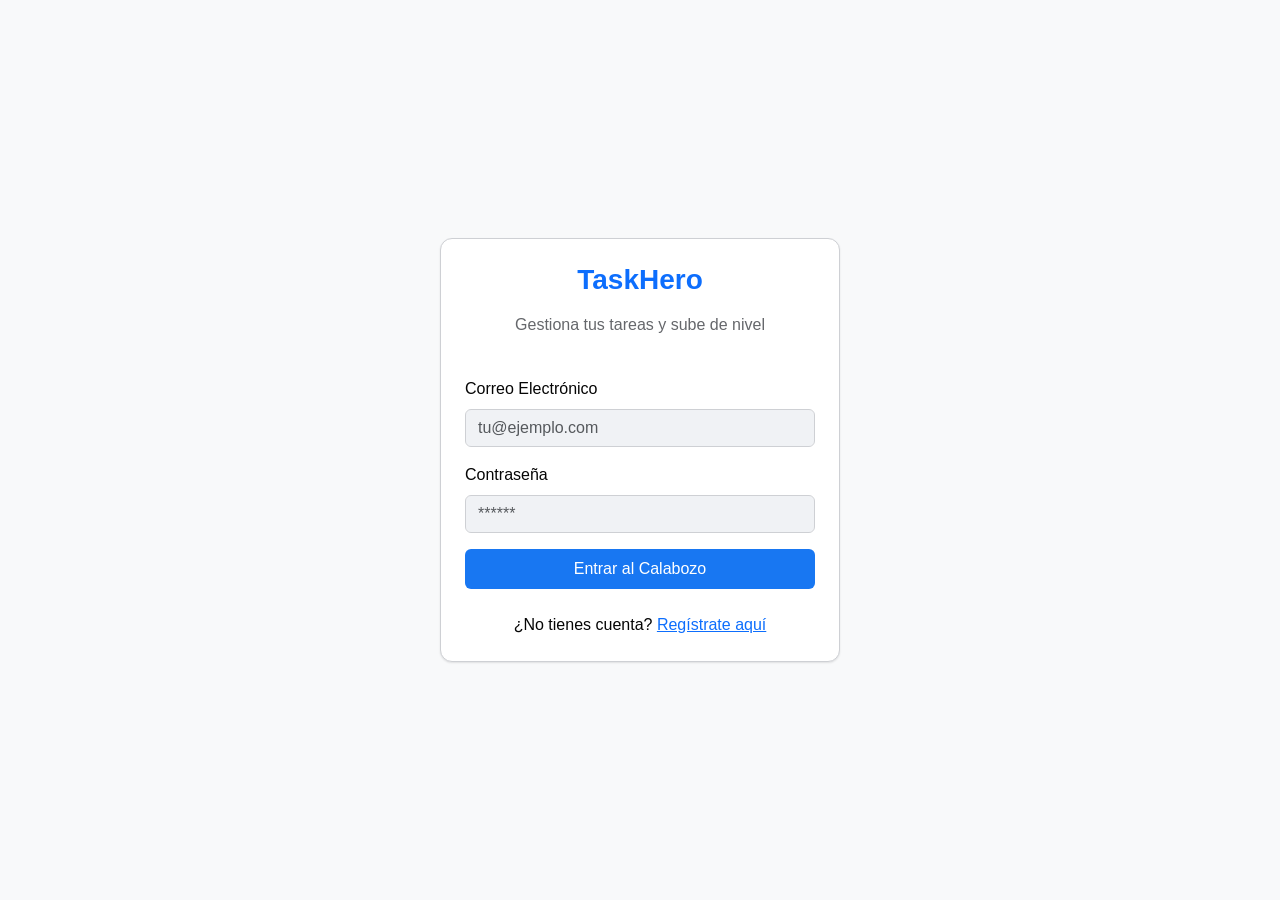
==== src/main/resources/static/index.html @ 731e3e6b "first commit" ====
<!DOCTYPE html>
<html lang="es">
<head>
    <meta charset="UTF-8">
    <meta name="viewport" content="width=device-width, initial-scale=1.0">
    <title>TaskHero - Iniciar Sesión</title>
    <link href="https://cdn.jsdelivr.net/npm/bootstrap@5.3.0/dist/css/bootstrap.min.css" rel="stylesheet">
    <link rel="stylesheet" href="css/styles.css">
</head>
<body class="bg-light">
    <div class="container d-flex justify-content-center align-items-center vh-100">
        <div class="card shadow-lg p-4" style="width: 100%; max-width: 400px;">
            <div class="text-center mb-4">
                <h1 class="h3 mb-3 fw-bold text-primary">TaskHero</h1>
                <p class="text-muted">Gestiona tus tareas y sube de nivel</p>
            </div>

            <!-- Login Form -->
            <form id="loginForm">
                <div class="mb-3">
                    <label class="form-label">Correo Electrónico</label>
                    <input type="email" id="loginEmail" class="form-control" required placeholder="tu@ejemplo.com">
                </div>
                <div class="mb-3">
                    <label class="form-label">Contraseña</label>
                    <input type="password" id="loginPassword" class="form-control" required placeholder="******">
                </div>
                <button type="submit" class="btn btn-primary w-100 py-2">Entrar al Calabozo</button>
            </form>

            <div class="text-center mt-4">
                <p class="mb-0">¿No tienes cuenta? <a href="#" id="showRegister">Regístrate aquí</a></p>
            </div>

            <!-- Register Form (Hidden by default) -->
            <form id="registerForm" class="d-none">
                <div class="mb-3">
                    <label class="form-label">Nombre de Héroe</label>
                    <input type="text" id="regNombre" class="form-control" required>
                </div>
                <div class="mb-3">
                    <label class="form-label">Email</label>
                    <input type="email" id="regEmail" class="form-control" required>
                </div>
                <div class="mb-3">
                    <label class="form-label">Contraseña</label>
                    <input type="password" id="regPassword" class="form-control" required minlength="6">
                </div>
                <button type="submit" class="btn btn-success w-100">Crear Héroe</button>
                <div class="text-center mt-3">
                    <a href="#" id="showLogin">Volver al Login</a>
                </div>
            </form>
        </div>
    </div>

    <script src="https://code.jquery.com/jquery-3.6.0.min.js"></script>
    <script src="js/auth.js"></script>
</body>
</html>
---- src/main/resources/static/css/styles.css ----
:root {
    /* Facebook Light Palette */
    --bg-color: #F0F2F5;
    --card-bg: #FFFFFF;
    --text-main: #050505;
    --text-muted: #65676B;
    --hero-primary: #1877F2;
    --hero-primary-hover: #166FE5;
    --hero-accent: #1877F2;
    --border-color: #CED0D4;
    --input-bg: #F0F2F5;
    --icon-color: #050505;
    --chat-bubble-me: #0084FF;
    --chat-bubble-other: #E4E6EB;
    --shadow: 0 1px 2px rgba(0, 0, 0, 0.1);
}

[data-theme='dark'] {
    /* Facebook Dark Palette */
    --bg-color: #18191A;
    --card-bg: #242526;
    --text-main: #E4E6EB;
    --text-muted: #B0B3B8;
    --hero-primary: #2D88FF;
    --hero-primary-hover: #1877F2;
    --hero-accent: #2D88FF;
    --border-color: #3E4042;
    --input-bg: #3A3B3C;
    --icon-color: #E4E6EB;
    --chat-bubble-me: #0084FF;
    --chat-bubble-other: #3A3B3C;
    --shadow: 0 4px 20px rgba(0,0,0,0.5);
}

body {
    background-color: var(--bg-color);
    color: var(--text-main);
    font-family: 'Inter', -apple-system, BlinkMacSystemFont, "Segoe UI", Roboto, sans-serif;
    transition: background-color 0.3s ease, color 0.3s ease;
    min-height: 100vh;
}

/* --- CORRECCIÓN CRÍTICA DE VISIBILIDAD --- */
h1, h2, h3, h4, h5, h6, .navbar-brand, .nav-link, span:not(.badge), p, div:not(.message-bubble-me), label {
    color: var(--text-main) !important;
}

/* Texto Muted (Prioridad sobre la regla general) */
.text-muted, small, .small {
    color: var(--text-muted) !important;
}

/* Forzamos que los iconos cambien con el tema */
i, .bi {
    color: var(--icon-color) !important;
}

/* Excepción para elementos con fondo primario (Azul) */
.btn-primary, .message-bubble-me, .badge, .bg-primary {
    color: #ffffff !important;
}

/* --- COMPONENTES --- */

.navbar {
    background-color: var(--card-bg) !important;
    border-bottom: 1px solid var(--border-color);
}

.card, .modal-content {
    background-color: var(--card-bg) !important;
    border: 1px solid var(--border-color) !important;
    border-radius: 12px !important;
    box-shadow: var(--shadow) !important;
}

.card-header, .card-footer, .modal-header, .modal-footer {
    background-color: var(--card-bg) !important;
    border-color: var(--border-color) !important;
}

/* Búsqueda (Header) */
.input-group-text {
    background-color: var(--input-bg) !important;
    border-color: var(--border-color) !important;
}

/* Sidebar Fija */
.sidebar-sticky {
    position: -webkit-sticky;
    position: sticky;
    top: 5rem;
    align-self: flex-start;
    z-index: 10;
}

/* Chat Styles */
#chatMessages {
    background-color: var(--bg-color) !important;
    border-radius: 8px;
    padding: 1rem;
    height: 300px;
    overflow-y: auto;
    border: 1px solid var(--border-color);
}

.list-group-item {
    background-color: var(--card-bg) !important;
    color: var(--text-main) !important;
    border-color: var(--border-color) !important;
}

.list-group-item:hover {
    background-color: var(--input-bg) !important;
}

/* Botones */
.btn-primary {
    background-color: var(--hero-primary) !important;
    border: none !important;
}

.btn-primary:hover {
    background-color: var(--hero-primary-hover) !important;
}

.btn-light {
    background-color: var(--input-bg) !important;
    border: 1px solid var(--border-color) !important;
}

/* Inputs */
.form-control, .form-select {
    background-color: var(--input-bg) !important;
    color: var(--text-main) !important;
    border: 1px solid var(--border-color) !important;
}

/* Burbujas de Chat Mejoradas */
.message-bubble-me {
    background-color: var(--chat-bubble-me) !important;
    border-radius: 18px 18px 0 18px !important;
    padding: 0.6rem 1rem;
}

.message-bubble-other {
    background-color: var(--chat-bubble-other) !important;
    border-radius: 18px 18px 18px 0 !important;
    padding: 0.6rem 1rem;
}

/* Badge de Nivel */
#levelBadge, .badge.bg-primary {
    background-color: var(--hero-primary) !important;
}

.xp-progress {
    background-color: var(--border-color);
    height: 8px;
    border-radius: 4px;
}

#xpBar {
    background: var(--hero-primary);
}
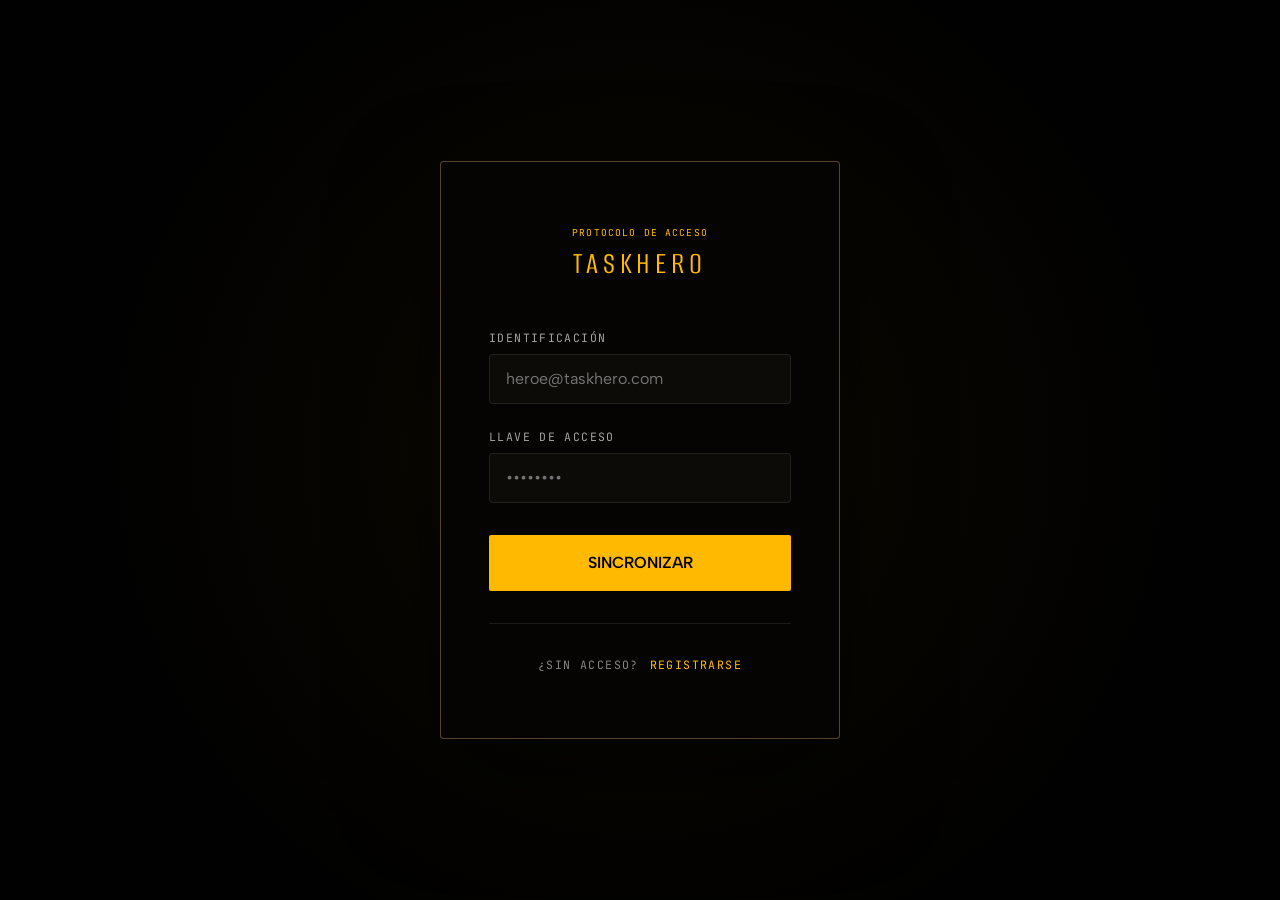
==== commit 2f54e77f: "FIX: Refactor number one, new UI and new functions" ====
--- a/src/main/resources/static/index.html
+++ b/src/main/resources/static/index.html
@@ -3,58 +3,87 @@
 <head>
     <meta charset="UTF-8">
     <meta name="viewport" content="width=device-width, initial-scale=1.0">
-    <title>TaskHero - Iniciar Sesión</title>
-    <link href="https://cdn.jsdelivr.net/npm/bootstrap@5.3.0/dist/css/bootstrap.min.css" rel="stylesheet">
+    <title>TaskHero | Acceso al Sistema</title>
+    <link rel="stylesheet" href="https://cdn.jsdelivr.net/npm/bootstrap@5.3.0/dist/css/bootstrap.min.css">
+    <link rel="stylesheet" href="https://cdn.jsdelivr.net/npm/bootstrap-icons@1.11.0/font/bootstrap-icons.css">
     <link rel="stylesheet" href="css/styles.css">
+    <link rel="stylesheet" href="css/login.css">
 </head>
-<body class="bg-light">
-    <div class="container d-flex justify-content-center align-items-center vh-100">
-        <div class="card shadow-lg p-4" style="width: 100%; max-width: 400px;">
-            <div class="text-center mb-4">
-                <h1 class="h3 mb-3 fw-bold text-primary">TaskHero</h1>
-                <p class="text-muted">Gestiona tus tareas y sube de nivel</p>
+<body style="background-color: var(--ks-lacquer);">
+
+<div class="login-wrapper" style="display: flex; justify-content: center; align-items: center; min-height: 100dvh; background: radial-gradient(circle at center, oklch(84% 0.19 80.46 / 0.05) 0%, transparent 70%);">
+    
+    <div class="ks-card" style="width: 100%; max-width: 400px; padding: 4rem 3rem; border-color: var(--ks-rule-strong); box-shadow: 0 40px 100px oklch(0% 0 0 / 0.5);">
+        
+        <header style="text-align: center; margin-bottom: 3rem;">
+            <div class="ks-mono" style="color: var(--ks-gold); font-size: 0.6rem; margin-bottom: 0.5rem;">PROTOCOLO DE ACCESO</div>
+            <h1 class="ks-wordmark" style="font-size: 2rem;">TaskHero</h1>
+        </header>
+
+        <!-- LOGIN FORM -->
+        <form id="loginForm">
+            <div style="margin-bottom: 1.5rem;">
+                <label class="ks-mono" style="color: var(--ks-text-muted); display: block; margin-bottom: 0.5rem;">IDENTIFICACIÓN</label>
+                <input type="email" id="loginEmail" class="ks-input" required placeholder="heroe@taskhero.com">
             </div>
+            <div style="margin-bottom: 2rem;">
+                <label class="ks-mono" style="color: var(--ks-text-muted); display: block; margin-bottom: 0.5rem;">LLAVE DE ACCESO</label>
+                <input type="password" id="loginPassword" class="ks-input" required placeholder="••••••••">
+            </div>
+            <button type="submit" class="ks-btn ks-btn-primary" id="loginBtn" style="width: 100%; padding: 1rem;">
+                SINCRONIZAR
+            </button>
+        </form>
 
-            <!-- Login Form -->
-            <form id="loginForm">
-                <div class="mb-3">
-                    <label class="form-label">Correo Electrónico</label>
-                    <input type="email" id="loginEmail" class="form-control" required placeholder="tu@ejemplo.com">
+        <!-- REGISTER FORM (Hidden) -->
+        <form id="registerForm" class="d-none">
+            <div style="margin-bottom: 1.25rem;">
+                <label class="ks-mono" style="color: var(--ks-text-muted); display: block; margin-bottom: 0.5rem;">NOMBRE DE GUERRA</label>
+                <input type="text" id="regNombre" class="ks-input" required>
+            </div>
+            <div style="margin-bottom: 1.25rem;">
+                <label class="ks-mono" style="color: var(--ks-text-muted); display: block; margin-bottom: 0.5rem;">CANAL (EMAIL)</label>
+                <input type="email" id="regEmail" class="ks-input" required>
+            </div>
+            <div style="margin-bottom: 1.5rem;">
+                <label class="ks-mono" style="color: var(--ks-text-muted); display: block; margin-bottom: 0.5rem;">NUEVA LLAVE</label>
+                <input type="password" id="regPassword" class="ks-input" required>
+                <div class="strength-wrap" style="height: 2px; background: var(--ks-graphite-2); margin-top: 0.5rem;">
+                    <div id="strengthBar" class="strength-fill" style="height: 100%; background: var(--ks-gold); width: 0%;"></div>
                 </div>
-                <div class="mb-3">
-                    <label class="form-label">Contraseña</label>
-                    <input type="password" id="loginPassword" class="form-control" required placeholder="******">
-                </div>
-                <button type="submit" class="btn btn-primary w-100 py-2">Entrar al Calabozo</button>
-            </form>
+            </div>
+            <button type="submit" class="ks-btn ks-btn-primary" id="registerBtn" style="width: 100%; padding: 1rem;">
+                FUNDAR CUENTA
+            </button>
+        </form>
 
-            <div class="text-center mt-4">
-                <p class="mb-0">¿No tienes cuenta? <a href="#" id="showRegister">Regístrate aquí</a></p>
+        <div style="height: 1px; background: var(--ks-rule); margin: 2rem 0;"></div>
+
+        <div style="text-align: center; font-size: 0.75rem;">
+            <div id="loginToggleText">
+                <span class="ks-mono" style="color: var(--ks-text-faint);">¿SIN ACCESO?</span> 
+                <span class="ks-mono" style="color: var(--ks-gold); cursor: pointer; margin-left: 0.5rem;" id="showRegister">REGISTRARSE</span>
             </div>
-
-            <!-- Register Form (Hidden by default) -->
-            <form id="registerForm" class="d-none">
-                <div class="mb-3">
-                    <label class="form-label">Nombre de Héroe</label>
-                    <input type="text" id="regNombre" class="form-control" required>
-                </div>
-                <div class="mb-3">
-                    <label class="form-label">Email</label>
-                    <input type="email" id="regEmail" class="form-control" required>
-                </div>
-                <div class="mb-3">
-                    <label class="form-label">Contraseña</label>
-                    <input type="password" id="regPassword" class="form-control" required minlength="6">
-                </div>
-                <button type="submit" class="btn btn-success w-100">Crear Héroe</button>
-                <div class="text-center mt-3">
-                    <a href="#" id="showLogin">Volver al Login</a>
-                </div>
-            </form>
+            <div id="registerToggleText" class="d-none">
+                <span class="ks-mono" style="color: var(--ks-text-faint);">¿CUENTA ACTIVA?</span> 
+                <span class="ks-mono" style="color: var(--ks-gold); cursor: pointer; margin-left: 0.5rem;" id="showLogin">ENTRAR</span>
+            </div>
         </div>
     </div>
+</div>
 
-    <script src="https://code.jquery.com/jquery-3.6.0.min.js"></script>
-    <script src="js/auth.js"></script>
+<div id="authToast" class="toast-container position-fixed bottom-0 end-0 p-4">
+    <div id="liveToast" class="toast ks-card" role="alert" style="border-color: var(--ks-gold-hairline);">
+        <div class="toast-header" style="background: transparent; border-bottom: 1px solid var(--ks-rule);">
+            <strong class="ks-mono me-auto" style="font-size: 0.75rem;">TaskHero</strong>
+            <button type="button" class="btn-close btn-close-white" data-bs-dismiss="toast"></button>
+        </div>
+        <div class="toast-body ks-mono" id="toastMessage" style="color: var(--ks-champagne);"></div>
+    </div>
+</div>
+
+<script src="https://code.jquery.com/jquery-3.6.0.min.js"></script>
+<script src="https://cdn.jsdelivr.net/npm/bootstrap@5.3.0/dist/js/bootstrap.bundle.min.js"></script>
+<script src="js/auth.js"></script>
 </body>
 </html>
--- a/src/main/resources/static/css/styles.css
+++ b/src/main/resources/static/css/styles.css
@@ -1,165 +1,231 @@
+/* 
+   TASKHERO PRODUCT OVERHAUL: NEO KINPAKU COMMAND CENTER
+   Architectural Standards: Impeccable v2.2 + Emil Design + Design Taste
+*/
+
+@import url('https://fonts.googleapis.com/css2?family=Albert+Sans:wght@300;400;500;600;700&family=Alumni+Sans+Pinstripe&family=Alumni+Sans:wght@400;600&family=JetBrains+Mono:wght@500&display=swap');
+
 :root {
-    /* Facebook Light Palette */
-    --bg-color: #F0F2F5;
-    --card-bg: #FFFFFF;
-    --text-main: #050505;
-    --text-muted: #65676B;
-    --hero-primary: #1877F2;
-    --hero-primary-hover: #166FE5;
-    --hero-accent: #1877F2;
-    --border-color: #CED0D4;
-    --input-bg: #F0F2F5;
-    --icon-color: #050505;
-    --chat-bubble-me: #0084FF;
-    --chat-bubble-other: #E4E6EB;
-    --shadow: 0 1px 2px rgba(0, 0, 0, 0.1);
-}
-
-[data-theme='dark'] {
-    /* Facebook Dark Palette */
-    --bg-color: #18191A;
-    --card-bg: #242526;
-    --text-main: #E4E6EB;
-    --text-muted: #B0B3B8;
-    --hero-primary: #2D88FF;
-    --hero-primary-hover: #1877F2;
-    --hero-accent: #2D88FF;
-    --border-color: #3E4042;
-    --input-bg: #3A3B3C;
-    --icon-color: #E4E6EB;
-    --chat-bubble-me: #0084FF;
-    --chat-bubble-other: #3A3B3C;
-    --shadow: 0 4px 20px rgba(0,0,0,0.5);
+    /* --- IMPECCABLE TOKENS --- */
+    --ks-gold: oklch(84% 0.19 80.46);
+    --ks-gold-rich: oklch(77% 0.13 82);
+    --ks-gold-deep: oklch(61% 0.085 78);
+    --ks-patina: oklch(70% 0.12 188);
+    --ks-patina-deep: oklch(49% 0.08 188);
+    
+    --ks-lacquer: oklch(7% 0.006 95);
+    --ks-lacquer-deep: oklch(4% 0.004 95);
+    --ks-raised: oklch(11% 0.006 95);
+    --ks-graphite: oklch(15% 0.008 95);
+    --ks-graphite-2: oklch(19% 0.008 95);
+
+    --ks-champagne: oklch(91% 0 0);
+    --ks-text-warm: oklch(88% 0 0);
+    --ks-text-muted: oklch(72% 0 0);
+    --ks-text-faint: oklch(62% 0 0);
+    
+    --ks-rule: oklch(78% 0 0 / 0.12);
+    --ks-rule-strong: oklch(74% 0.09 82 / 0.4);
+    
+    /* --- EMIL PHYSICS --- */
+    --ease-out: cubic-bezier(0.23, 1, 0.32, 1);
+    --ease-in-out: cubic-bezier(0.77, 0, 0.175, 1);
+    --duration-standard: 250ms;
+    --duration-fast: 160ms;
+}
+
+/* Base Reset */
+* {
+    margin: 0;
+    padding: 0;
+    box-sizing: border-box;
 }
 
 body {
-    background-color: var(--bg-color);
-    color: var(--text-main);
-    font-family: 'Inter', -apple-system, BlinkMacSystemFont, "Segoe UI", Roboto, sans-serif;
-    transition: background-color 0.3s ease, color 0.3s ease;
-    min-height: 100vh;
-}
-
-/* --- CORRECCIÓN CRÍTICA DE VISIBILIDAD --- */
-h1, h2, h3, h4, h5, h6, .navbar-brand, .nav-link, span:not(.badge), p, div:not(.message-bubble-me), label {
-    color: var(--text-main) !important;
-}
-
-/* Texto Muted (Prioridad sobre la regla general) */
-.text-muted, small, .small {
-    color: var(--text-muted) !important;
-}
-
-/* Forzamos que los iconos cambien con el tema */
-i, .bi {
-    color: var(--icon-color) !important;
-}
-
-/* Excepción para elementos con fondo primario (Azul) */
-.btn-primary, .message-bubble-me, .badge, .bg-primary {
-    color: #ffffff !important;
-}
-
-/* --- COMPONENTES --- */
-
-.navbar {
-    background-color: var(--card-bg) !important;
-    border-bottom: 1px solid var(--border-color);
-}
-
-.card, .modal-content {
-    background-color: var(--card-bg) !important;
-    border: 1px solid var(--border-color) !important;
-    border-radius: 12px !important;
-    box-shadow: var(--shadow) !important;
-}
-
-.card-header, .card-footer, .modal-header, .modal-footer {
-    background-color: var(--card-bg) !important;
-    border-color: var(--border-color) !important;
-}
-
-/* Búsqueda (Header) */
-.input-group-text {
-    background-color: var(--input-bg) !important;
-    border-color: var(--border-color) !important;
-}
-
-/* Sidebar Fija */
-.sidebar-sticky {
-    position: -webkit-sticky;
-    position: sticky;
-    top: 5rem;
-    align-self: flex-start;
-    z-index: 10;
-}
-
-/* Chat Styles */
-#chatMessages {
-    background-color: var(--bg-color) !important;
-    border-radius: 8px;
-    padding: 1rem;
-    height: 300px;
+    background-color: var(--ks-lacquer);
+    color: var(--ks-text-warm);
+    font-family: 'Albert Sans', system-ui, sans-serif;
+    -webkit-font-smoothing: antialiased;
+    overflow: hidden; /* App feel: prevent body scroll, use container scroll */
+}
+
+/* Typography Hierarchy (Taste Rule 1) */
+h1, .ks-display {
+    font-family: 'Alumni Sans Pinstripe', sans-serif;
+    font-weight: 300;
+    font-size: clamp(2.5rem, 5vw, 4.5rem);
+    letter-spacing: -0.01em;
+    line-height: 1.02;
+    color: var(--ks-champagne);
+}
+
+h2, .ks-headline {
+    font-family: 'Alumni Sans Pinstripe', sans-serif;
+    font-weight: 600;
+    font-size: 2rem;
+    color: var(--ks-champagne);
+}
+
+.ks-wordmark {
+    font-family: 'Alumni Sans', sans-serif;
+    font-weight: 400;
+    text-transform: uppercase;
+    letter-spacing: 0.15em;
+    color: var(--ks-gold);
+}
+
+.ks-mono {
+    font-family: 'JetBrains Mono', monospace;
+    font-size: 0.72rem;
+    letter-spacing: 0.12em;
+}
+
+/* --- App Layout (Product Architecture) --- */
+.ks-app-container {
+    display: grid;
+    grid-template-columns: 280px 1fr;
+    height: 100dvh;
+    width: 100vw;
+}
+
+/* Sidebar (Restraint in Chrome) */
+.ks-sidebar {
+    background-color: var(--ks-lacquer-deep);
+    border-right: 1px solid var(--ks-rule);
+    display: flex;
+    flex-direction: column;
+    height: 100%; /* Ensure full height */
+    position: relative;
+}
+
+.ks-sidebar-inner {
+    flex: 1;
+    display: flex;
+    flex-direction: column;
+    padding: 2.5rem 1.5rem;
     overflow-y: auto;
-    border: 1px solid var(--border-color);
-}
-
-.list-group-item {
-    background-color: var(--card-bg) !important;
-    color: var(--text-main) !important;
-    border-color: var(--border-color) !important;
-}
-
-.list-group-item:hover {
-    background-color: var(--input-bg) !important;
-}
-
-/* Botones */
-.btn-primary {
-    background-color: var(--hero-primary) !important;
-    border: none !important;
-}
-
-.btn-primary:hover {
-    background-color: var(--hero-primary-hover) !important;
-}
-
-.btn-light {
-    background-color: var(--input-bg) !important;
-    border: 1px solid var(--border-color) !important;
+}
+
+.ks-sidebar-footer {
+    padding: 1.5rem;
+    border-top: 1px solid var(--ks-rule);
+    background-color: var(--ks-lacquer-deep);
+}
+
+.ks-sidebar-header {
+    margin-bottom: 3rem;
+}
+
+.ks-nav {
+    display: flex;
+    flex-direction: column;
+    gap: 0.5rem;
+    flex: 1;
+}
+
+.ks-nav-item {
+    display: flex;
+    align-items: center;
+    gap: 1rem;
+    padding: 0.75rem 1rem;
+    border-radius: 4px;
+    color: var(--ks-text-muted);
+    text-decoration: none;
+    font-weight: 500;
+    font-size: 0.9rem;
+    cursor: pointer;
+    transition: all var(--duration-fast) var(--ease-out);
+}
+
+.ks-nav-item:hover {
+    color: var(--ks-gold);
+    background-color: oklch(100% 0 0 / 0.03);
+}
+
+.ks-nav-item.active {
+    color: var(--ks-gold);
+    background-color: oklch(84% 0.19 80.46 / 0.08);
+    box-shadow: inset 0 0 0 1px var(--ks-gold-hairline);
+}
+
+/* Content Viewport (Brilliance in Texture) */
+.ks-viewport {
+    overflow-y: auto;
+    background: radial-gradient(at 0% 0%, oklch(84% 0.19 80.46 / 0.02) 0px, transparent 50%);
+    padding: 3rem 4rem;
+}
+
+.ks-view {
+    display: none; /* Controlled by dashboard.js */
+    max-width: 1200px;
+    margin: 0 auto;
+}
+
+.ks-view.active {
+    display: block;
+    animation: ks-view-enter var(--duration-standard) var(--ease-out);
+}
+
+@keyframes ks-view-enter {
+    from { opacity: 0; transform: translateY(10px) scale(0.98); }
+    to { opacity: 1; transform: translateY(0) scale(1); }
+}
+
+/* --- Components (Impeccable & Taste) --- */
+
+/* Bento Cards */
+.ks-card {
+    background-color: var(--ks-raised);
+    border: 1px solid var(--ks-rule);
+    border-radius: 4px;
+    padding: 2rem;
+    transition: border-color var(--duration-standard) var(--ease-out);
+}
+
+.ks-card:hover {
+    border-color: var(--ks-rule-strong);
+}
+
+/* Primary Actions */
+.ks-btn {
+    display: inline-flex;
+    align-items: center;
+    justify-content: center;
+    gap: 0.75rem;
+    padding: 0.8rem 1.5rem;
+    border-radius: 2px;
+    font-weight: 600;
+    cursor: pointer;
+    transition: transform var(--duration-fast) var(--ease-out), filter 0.2s;
+    border: none;
+    font-family: 'Albert Sans', sans-serif;
+}
+
+.ks-btn:active { transform: scale(0.97); }
+
+.ks-btn-primary {
+    background-color: var(--ks-gold);
+    color: var(--ks-lacquer-deep);
+}
+
+.ks-btn-secondary {
+    background-color: transparent;
+    border: 1px solid var(--ks-rule-strong);
+    color: var(--ks-gold);
 }
 
 /* Inputs */
-.form-control, .form-select {
-    background-color: var(--input-bg) !important;
-    color: var(--text-main) !important;
-    border: 1px solid var(--border-color) !important;
-}
-
-/* Burbujas de Chat Mejoradas */
-.message-bubble-me {
-    background-color: var(--chat-bubble-me) !important;
-    border-radius: 18px 18px 0 18px !important;
-    padding: 0.6rem 1rem;
-}
-
-.message-bubble-other {
-    background-color: var(--chat-bubble-other) !important;
-    border-radius: 18px 18px 18px 0 !important;
-    padding: 0.6rem 1rem;
-}
-
-/* Badge de Nivel */
-#levelBadge, .badge.bg-primary {
-    background-color: var(--hero-primary) !important;
-}
-
-.xp-progress {
-    background-color: var(--border-color);
-    height: 8px;
+.ks-input {
+    background-color: var(--ks-graphite);
+    border: 1px solid var(--ks-rule);
+    color: var(--ks-champagne);
+    padding: 0.75rem 1rem;
     border-radius: 4px;
-}
-
-#xpBar {
-    background: var(--hero-primary);
-}
+    width: 100%;
+    transition: border-color 0.2s;
+}
+
+.ks-input:focus {
+    outline: none;
+    border-color: var(--ks-gold);
+}
--- a/src/main/resources/static/css/login.css
+++ b/src/main/resources/static/css/login.css
@@ -0,0 +1,110 @@
+/* 
+   TASKHERO LOGIN MODERN CRAFT
+*/
+
+.login-wrapper {
+    display: flex;
+    justify-content: center;
+    align-items: center;
+    min-height: 100dvh;
+    padding: 1.5rem;
+    background: 
+        radial-gradient(at 0% 0%, oklch(84% 0.19 80.46 / 0.03) 0px, transparent 50%),
+        radial-gradient(at 100% 100%, oklch(70% 0.12 188 / 0.03) 0px, transparent 50%);
+}
+
+.login-bento {
+    width: 100%;
+    max-width: 420px;
+    background: var(--bg-surface);
+    border: 1px solid var(--border-subtle);
+    border-radius: 1.5rem;
+    padding: 3rem;
+    box-shadow: var(--shadow-diffusion);
+}
+
+.login-header {
+    margin-bottom: 2.5rem;
+    text-align: left;
+}
+
+.login-header h1 {
+    font-size: 2rem;
+    margin-bottom: 0.5rem;
+    font-weight: 700;
+}
+
+.input-container {
+    margin-bottom: 1.25rem;
+}
+
+.input-container label {
+    display: block;
+    font-size: 0.75rem;
+    font-weight: 600;
+    margin-bottom: 0.5rem;
+    color: var(--text-sub);
+}
+
+.input-container input {
+    width: 100%;
+    padding: 0.8rem 1rem;
+    border-radius: 0.75rem;
+    border: 1px solid var(--zinc-200);
+    background: var(--zinc-50);
+    color: var(--text-main);
+    transition: all 0.2s var(--ease-out);
+}
+
+[data-theme='dark'] .input-container input {
+    border-color: var(--zinc-800);
+    background: var(--zinc-950);
+}
+
+.input-container input:focus {
+    outline: none;
+    border-color: var(--ks-gold);
+    box-shadow: 0 0 0 4px oklch(84% 0.19 80.46 / 0.1);
+}
+
+.auth-toast {
+    position: fixed;
+    bottom: 2rem;
+    right: 2rem;
+    padding: 1rem 1.5rem;
+    background: var(--zinc-950);
+    color: white;
+    border-radius: 1rem;
+    font-size: 0.875rem;
+    font-weight: 500;
+    box-shadow: 0 10px 30px rgba(0,0,0,0.2);
+    transform: translateY(100px);
+    opacity: 0;
+    transition: all 0.4s var(--ease-out);
+    z-index: 1000;
+}
+
+.auth-toast.show {
+    transform: translateY(0);
+    opacity: 1;
+}
+
+.strength-wrap {
+    height: 4px;
+    background: var(--zinc-100);
+    border-radius: 2px;
+    margin-top: 0.5rem;
+    overflow: hidden;
+}
+
+[data-theme='dark'] .strength-wrap { background: var(--zinc-800); }
+
+.strength-fill {
+    height: 100%;
+    width: 0;
+    transition: width 0.3s ease;
+}
+
+.st-weak { background: #ef4444; }
+.st-med { background: var(--ks-gold); }
+.st-strong { background: var(--ks-patina); }
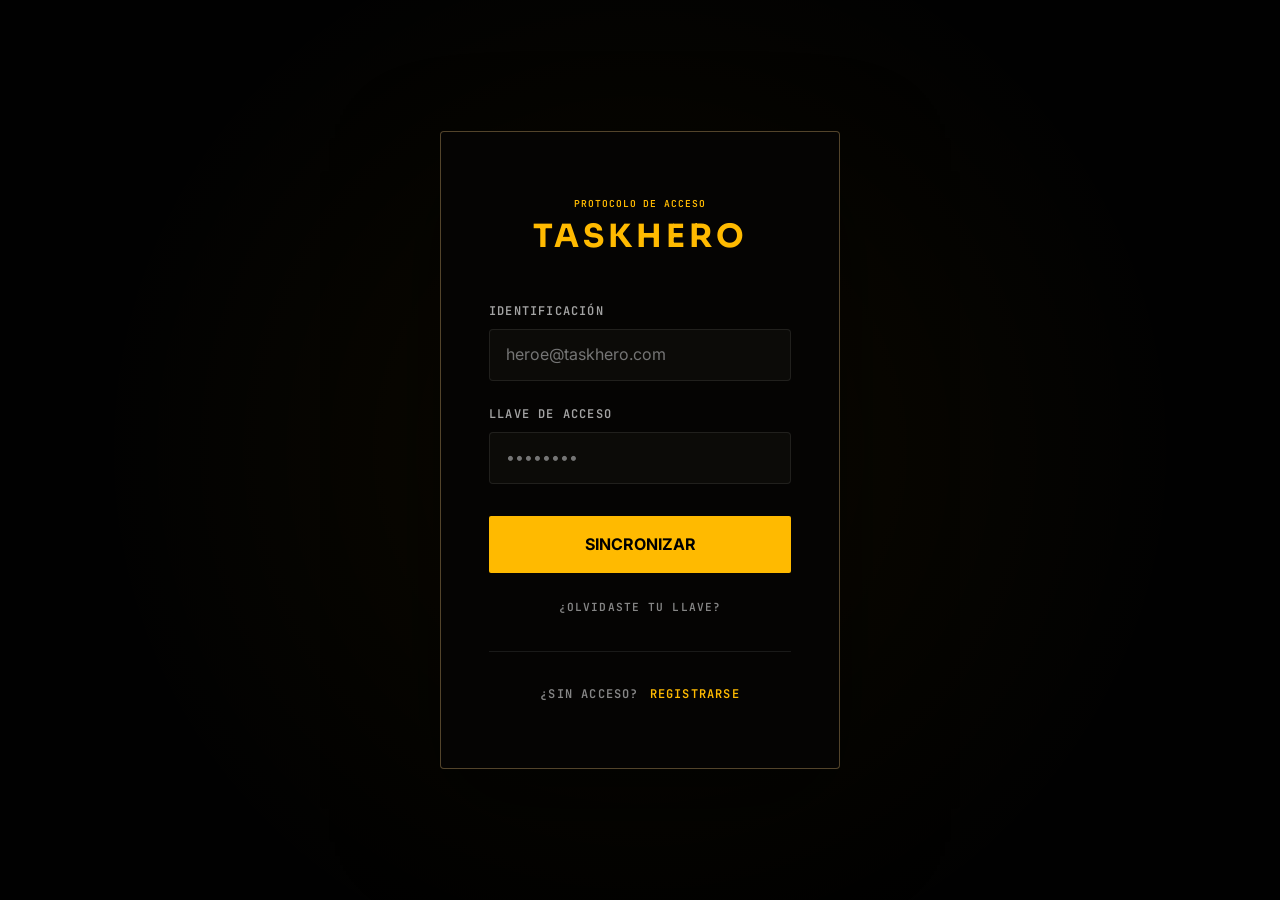
==== commit b4221de4: "Fix: Sprint end to end" ====
--- a/src/main/resources/static/index.html
+++ b/src/main/resources/static/index.html
@@ -33,6 +33,47 @@
             <button type="submit" class="ks-btn ks-btn-primary" id="loginBtn" style="width: 100%; padding: 1rem;">
                 SINCRONIZAR
             </button>
+            <div style="text-align: center; margin-top: 1.25rem;">
+                <span class="ks-mono" style="color: var(--ks-text-faint); font-size: 0.7rem; cursor: pointer;" id="showForgot">¿OLVIDASTE TU LLAVE?</span>
+            </div>
+        </form>
+
+        <!-- FORGOT PASSWORD: solicitar código (Hidden) -->
+        <form id="forgotForm" class="d-none">
+            <p class="ks-mono" style="color: var(--ks-text-muted); font-size: 0.7rem; margin-bottom: 1.5rem; line-height: 1.6;">
+                Ingresa tu correo. Te enviaremos un código de recuperación válido por 15 minutos.
+            </p>
+            <div style="margin-bottom: 1.5rem;">
+                <label class="ks-mono" style="color: var(--ks-text-muted); display: block; margin-bottom: 0.5rem;">CANAL (EMAIL)</label>
+                <input type="email" id="forgotEmail" class="ks-input" required placeholder="heroe@taskhero.com">
+            </div>
+            <button type="submit" class="ks-btn ks-btn-primary" id="forgotBtn" style="width: 100%; padding: 1rem;">
+                ENVIAR CÓDIGO
+            </button>
+            <div style="text-align: center; margin-top: 1.25rem;">
+                <span class="ks-mono" style="color: var(--ks-gold); font-size: 0.7rem; cursor: pointer;" id="backToLoginFromForgot">VOLVER A INICIAR SESIÓN</span>
+            </div>
+        </form>
+
+        <!-- FORGOT PASSWORD: canjear código por nueva contraseña (Hidden) -->
+        <form id="resetForm" class="d-none">
+            <p class="ks-mono" style="color: var(--ks-text-muted); font-size: 0.7rem; margin-bottom: 1.5rem; line-height: 1.6;">
+                Revisa tu correo e ingresa el código junto con tu nueva llave de acceso.
+            </p>
+            <div style="margin-bottom: 1.25rem;">
+                <label class="ks-mono" style="color: var(--ks-text-muted); display: block; margin-bottom: 0.5rem;">CÓDIGO DE RECUPERACIÓN</label>
+                <input type="text" id="resetToken" class="ks-input" required placeholder="XXXXXX" maxlength="6" style="text-transform: uppercase; letter-spacing: 0.2em;">
+            </div>
+            <div style="margin-bottom: 1.5rem;">
+                <label class="ks-mono" style="color: var(--ks-text-muted); display: block; margin-bottom: 0.5rem;">NUEVA LLAVE</label>
+                <input type="password" id="resetPassword" class="ks-input" required placeholder="Mínimo 6 caracteres">
+            </div>
+            <button type="submit" class="ks-btn ks-btn-primary" id="resetBtn" style="width: 100%; padding: 1rem;">
+                RESTABLECER ACCESO
+            </button>
+            <div style="text-align: center; margin-top: 1.25rem;">
+                <span class="ks-mono" style="color: var(--ks-gold); font-size: 0.7rem; cursor: pointer;" id="backToLoginFromReset">VOLVER A INICIAR SESIÓN</span>
+            </div>
         </form>
 
         <!-- REGISTER FORM (Hidden) -->
@@ -57,16 +98,18 @@
             </button>
         </form>
 
-        <div style="height: 1px; background: var(--ks-rule); margin: 2rem 0;"></div>
+        <div id="bottomToggleArea">
+            <div style="height: 1px; background: var(--ks-rule); margin: 2rem 0;"></div>
 
-        <div style="text-align: center; font-size: 0.75rem;">
-            <div id="loginToggleText">
-                <span class="ks-mono" style="color: var(--ks-text-faint);">¿SIN ACCESO?</span> 
-                <span class="ks-mono" style="color: var(--ks-gold); cursor: pointer; margin-left: 0.5rem;" id="showRegister">REGISTRARSE</span>
-            </div>
-            <div id="registerToggleText" class="d-none">
-                <span class="ks-mono" style="color: var(--ks-text-faint);">¿CUENTA ACTIVA?</span> 
-                <span class="ks-mono" style="color: var(--ks-gold); cursor: pointer; margin-left: 0.5rem;" id="showLogin">ENTRAR</span>
+            <div style="text-align: center; font-size: 0.75rem;">
+                <div id="loginToggleText">
+                    <span class="ks-mono" style="color: var(--ks-text-faint);">¿SIN ACCESO?</span>
+                    <span class="ks-mono" style="color: var(--ks-gold); cursor: pointer; margin-left: 0.5rem;" id="showRegister">REGISTRARSE</span>
+                </div>
+                <div id="registerToggleText" class="d-none">
+                    <span class="ks-mono" style="color: var(--ks-text-faint);">¿CUENTA ACTIVA?</span>
+                    <span class="ks-mono" style="color: var(--ks-gold); cursor: pointer; margin-left: 0.5rem;" id="showLogin">ENTRAR</span>
+                </div>
             </div>
         </div>
     </div>
--- a/src/main/resources/static/css/styles.css
+++ b/src/main/resources/static/css/styles.css
@@ -3,7 +3,7 @@
    Architectural Standards: Impeccable v2.2 + Emil Design + Design Taste
 */
 
-@import url('https://fonts.googleapis.com/css2?family=Albert+Sans:wght@300;400;500;600;700&family=Alumni+Sans+Pinstripe&family=Alumni+Sans:wght@400;600&family=JetBrains+Mono:wght@500&display=swap');
+@import url('https://fonts.googleapis.com/css2?family=Inter:wght@400;500;600;700&family=Sora:wght@600;700;800&family=JetBrains+Mono:wght@500;600;700&display=swap');
 
 :root {
     /* --- IMPECCABLE TOKENS --- */
@@ -44,40 +44,44 @@
 body {
     background-color: var(--ks-lacquer);
     color: var(--ks-text-warm);
-    font-family: 'Albert Sans', system-ui, sans-serif;
+    font-family: 'Inter', system-ui, sans-serif;
+    font-weight: 400;
+    line-height: 1.6;
     -webkit-font-smoothing: antialiased;
     overflow: hidden; /* App feel: prevent body scroll, use container scroll */
 }
 
 /* Typography Hierarchy (Taste Rule 1) */
 h1, .ks-display {
-    font-family: 'Alumni Sans Pinstripe', sans-serif;
-    font-weight: 300;
-    font-size: clamp(2.5rem, 5vw, 4.5rem);
+    font-family: 'Sora', sans-serif;
+    font-weight: 800;
+    font-size: clamp(2.25rem, 5vw, 3.75rem);
+    letter-spacing: -0.02em;
+    line-height: 1.1;
+    color: var(--ks-champagne);
+}
+
+h2, .ks-headline {
+    font-family: 'Sora', sans-serif;
+    font-weight: 700;
+    font-size: 1.75rem;
     letter-spacing: -0.01em;
-    line-height: 1.02;
     color: var(--ks-champagne);
 }
 
-h2, .ks-headline {
-    font-family: 'Alumni Sans Pinstripe', sans-serif;
-    font-weight: 600;
-    font-size: 2rem;
-    color: var(--ks-champagne);
-}
-
 .ks-wordmark {
-    font-family: 'Alumni Sans', sans-serif;
-    font-weight: 400;
+    font-family: 'Sora', sans-serif;
+    font-weight: 700;
     text-transform: uppercase;
-    letter-spacing: 0.15em;
+    letter-spacing: 0.12em;
     color: var(--ks-gold);
 }
 
 .ks-mono {
     font-family: 'JetBrains Mono', monospace;
-    font-size: 0.72rem;
-    letter-spacing: 0.12em;
+    font-weight: 600;
+    font-size: 0.75rem;
+    letter-spacing: 0.1em;
 }
 
 /* --- App Layout (Product Architecture) --- */
@@ -194,14 +198,22 @@
     gap: 0.75rem;
     padding: 0.8rem 1.5rem;
     border-radius: 2px;
-    font-weight: 600;
+    font-weight: 700;
     cursor: pointer;
     transition: transform var(--duration-fast) var(--ease-out), filter 0.2s;
     border: none;
-    font-family: 'Albert Sans', sans-serif;
+    font-family: 'Inter', sans-serif;
 }
 
 .ks-btn:active { transform: scale(0.97); }
+
+/* Visible focus ring: keyboard users need a clear indicator (Nielsen: visibility & user control) */
+.ks-btn:focus-visible,
+.ks-nav-item:focus-visible,
+.ks-input:focus-visible {
+    outline: 2px solid var(--ks-gold);
+    outline-offset: 2px;
+}
 
 .ks-btn-primary {
     background-color: var(--ks-gold);
@@ -229,3 +241,42 @@
     outline: none;
     border-color: var(--ks-gold);
 }
+
+/* Chrome/Edge force a white autofill background that breaks the dark theme
+   and hides text (Nielsen: visibility of system status). Repaint it via the
+   long-transition trick since `background` itself can't override autofill. */
+.ks-input:-webkit-autofill,
+.ks-input:-webkit-autofill:hover,
+.ks-input:-webkit-autofill:focus {
+    -webkit-text-fill-color: var(--ks-champagne);
+    -webkit-box-shadow: 0 0 0 1000px var(--ks-graphite) inset;
+    transition: background-color 9999s ease-in-out 0s;
+}
+
+/* Native date/time picker icon renders as a dark glyph on our dark input =
+   invisible affordance, so users can't tell where to click to open it. */
+.ks-input[type="date"]::-webkit-calendar-picker-indicator,
+.ks-input[type="time"]::-webkit-calendar-picker-indicator {
+    filter: invert(1) brightness(2);
+    cursor: pointer;
+    opacity: 0.8;
+}
+
+.ks-input[type="date"]::-webkit-calendar-picker-indicator:hover {
+    opacity: 1;
+}
+
+/* Color theory: status uses hue, not just brightness, so color-blind users
+   and low-contrast displays can still tell pending vs. done apart. */
+.text-patina { color: var(--ks-patina); }
+
+.task-title-completed {
+    color: var(--ks-text-faint);
+    text-decoration: line-through;
+    text-decoration-color: var(--ks-text-muted);
+}
+
+.task-row.completed {
+    border-color: oklch(70% 0.1 188 / 0.2);
+    background-color: oklch(70% 0.1 188 / 0.04);
+}
